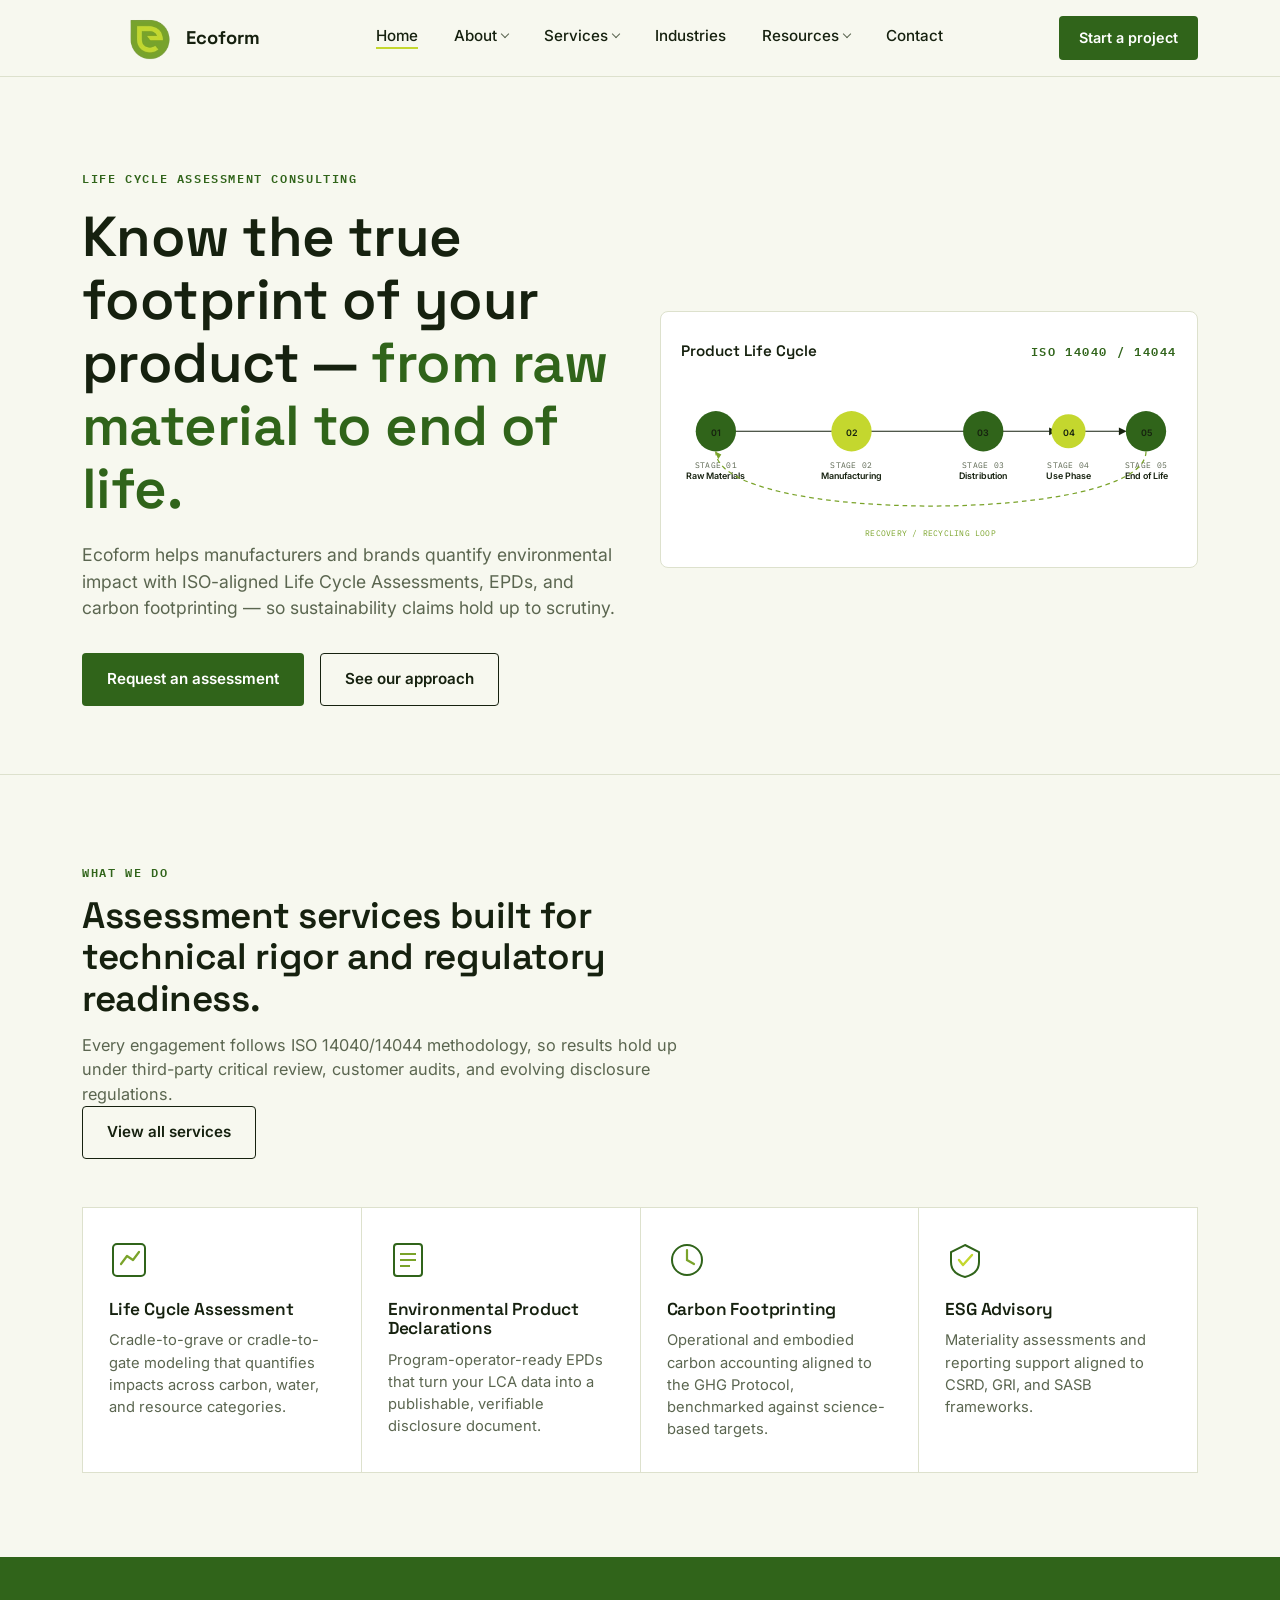
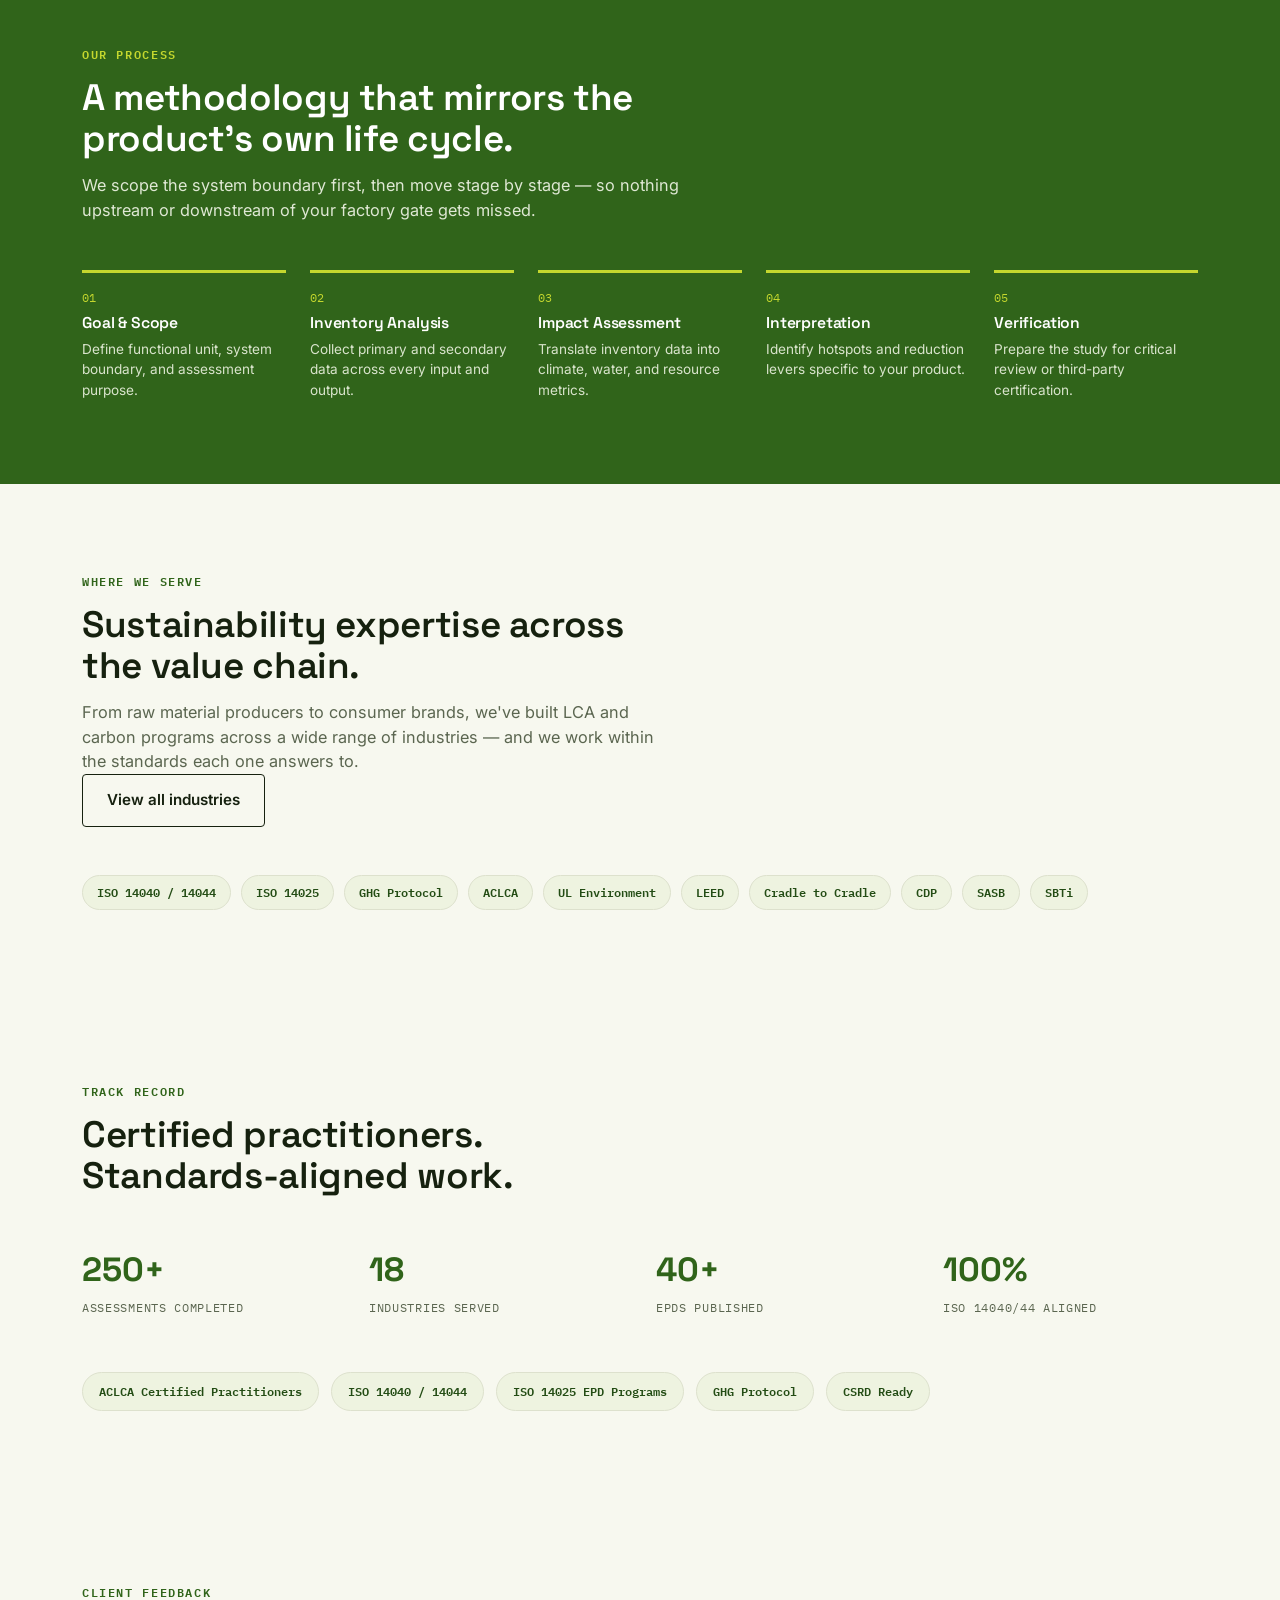
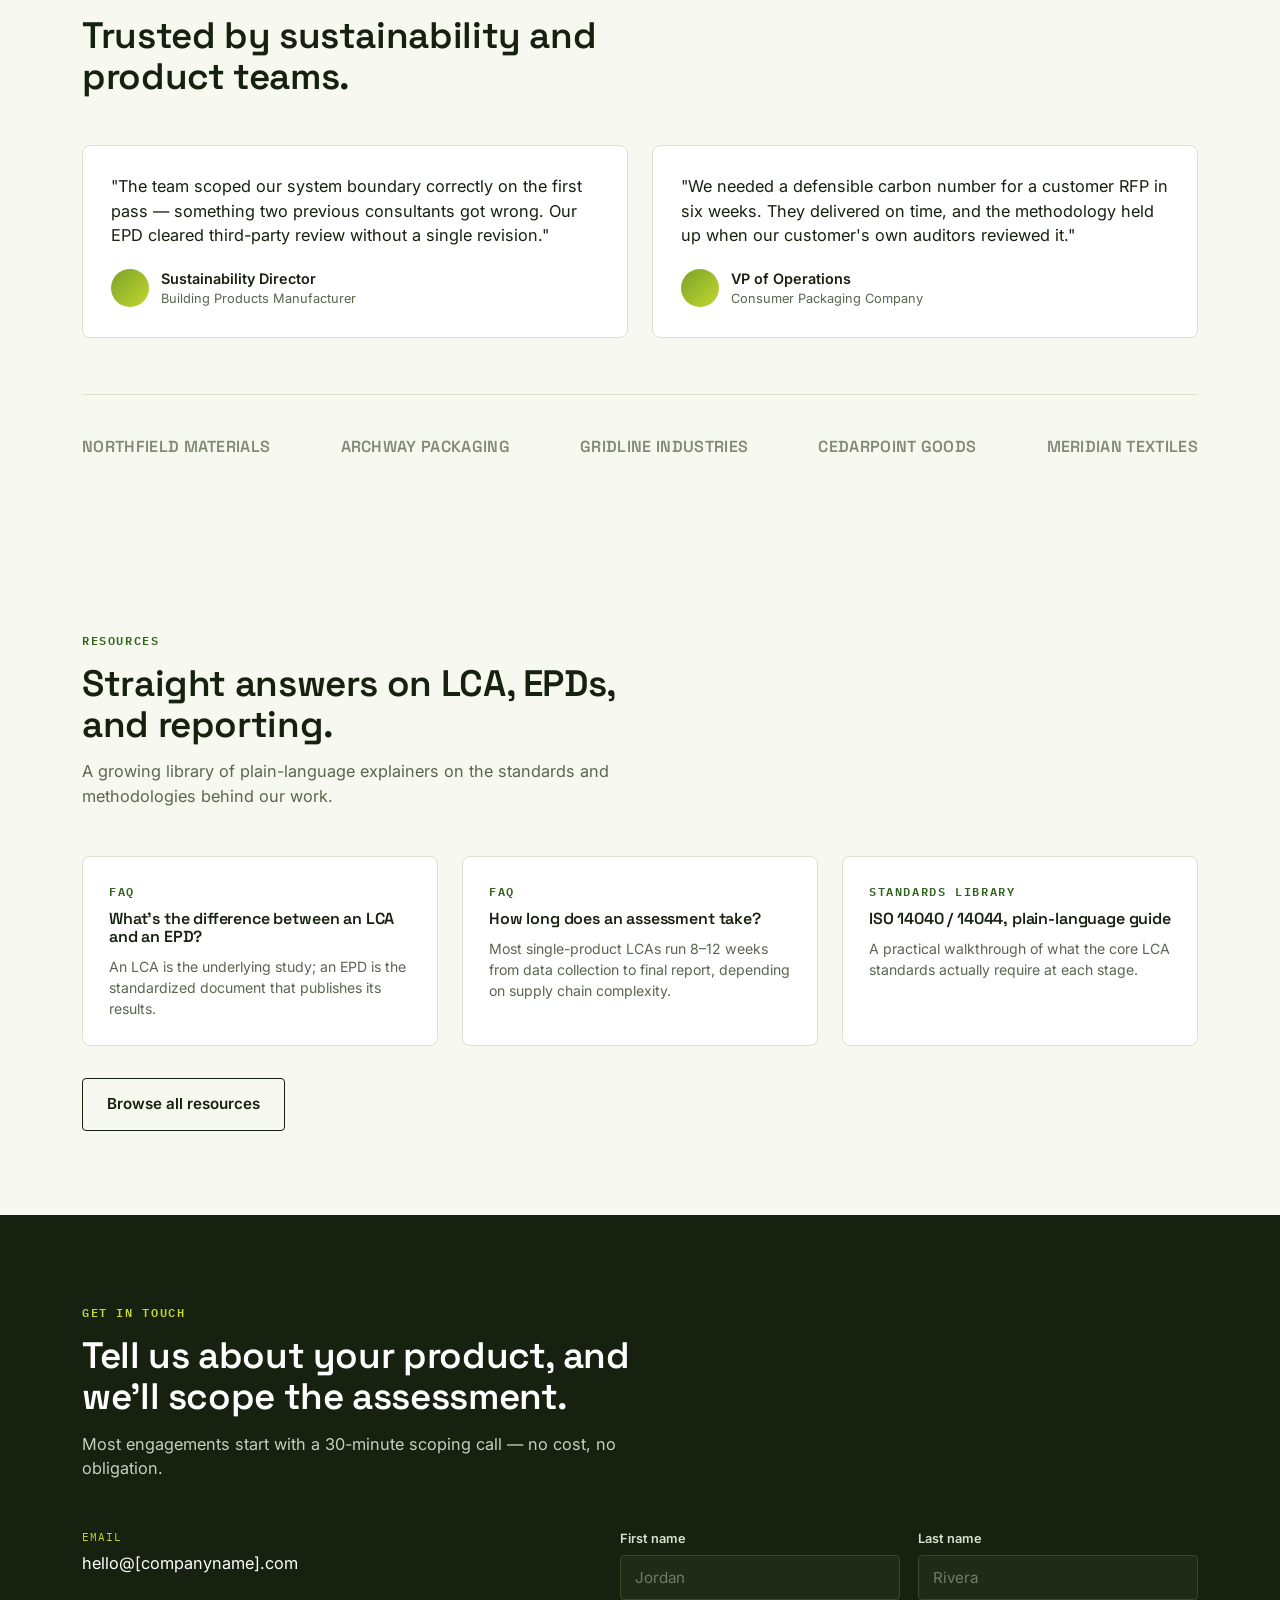
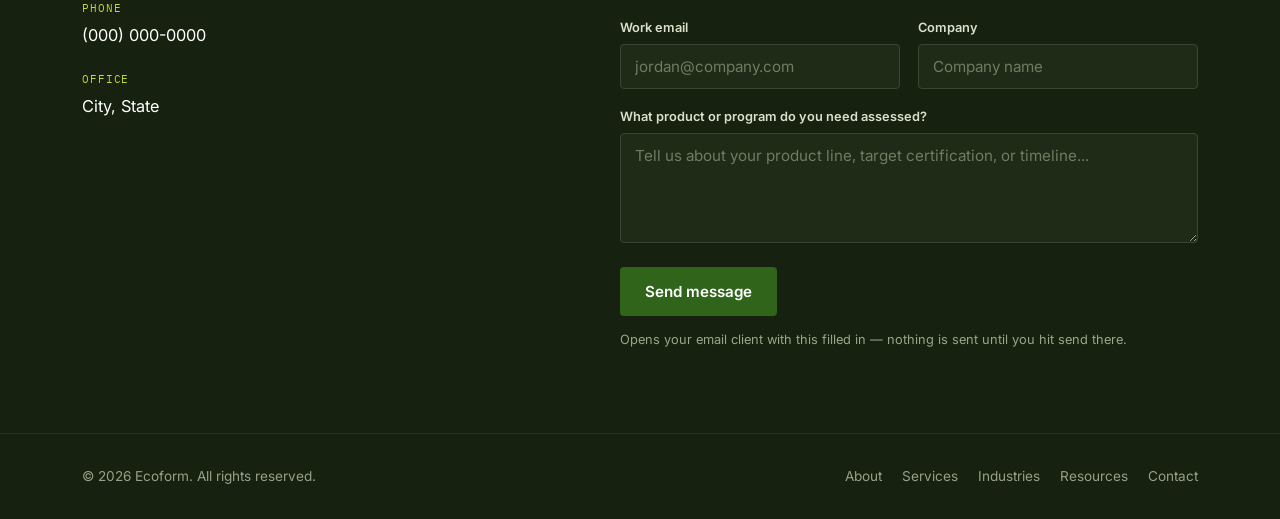
==== index.html @ 264d1aa8 "first-attempt" ====
<!DOCTYPE html>
<!-- Search-replace "[Company Name]" throughout to set your real company name. Logo mark is a placeholder emblem — swap the <div class="logo-mark"> SVG for your real logo when ready. -->
<html lang="en">
<head>
<meta charset="UTF-8">
<meta name="viewport" content="width=device-width, initial-scale=1.0">
<title>Ecoform — Life Cycle Assessment Consulting</title>
<meta name="description" content="Ecoform helps manufacturers and brands quantify environmental impact through rigorous, ISO-aligned Life Cycle Assessments, EPDs, and carbon footprinting.">
<link rel="preconnect" href="https://fonts.googleapis.com">
<link rel="preconnect" href="https://fonts.gstatic.com" crossorigin>
<link href="https://fonts.googleapis.com/css2?family=Space+Grotesk:wght@500;600;700&family=Inter:wght@400;500;600;700&family=IBM+Plex+Mono:wght@500;600&display=swap" rel="stylesheet">
<link rel="stylesheet" href="styles.css">
</head>
<body>

<header>
  <div class="wrap nav">
    <a href="index.html" class="brand">
      <svg class="logo-mark" viewBox="0 0 34 34" fill="none" xmlns="http://www.w3.org/2000/svg" aria-hidden="true">
        <img src="assets/logo.png" width=50>
      </svg>
      Ecoform
    </a>
    <nav>
      <ul class="nav-links">
        <li><a href="index.html" class="active">Home</a></li>
        <li class="has-dropdown">
          <a href="about.html">About</a>
          <ul class="dropdown">
            <li><a href="about.html#why-we-exist">Why We Exist</a></li>
            <li><a href="about.html#how-we-serve">How We Serve</a></li>
            <li><a href="people.html">Meet the Team</a></li>
          </ul>
        </li>
        <li class="has-dropdown">
          <a href="services.html">Services</a>
          <ul class="dropdown">
            <li><a href="services.html#lca">Life Cycle Assessment</a></li>
            <li><a href="services.html#epd">Environmental Product Declarations</a></li>
            <li><a href="services.html#carbon">Carbon Footprinting</a></li>
            <li><a href="services.html#esg">ESG Advisory</a></li>
            <li><a href="verification.html">Verification &amp; Critical Review</a></li>
          </ul>
        </li>
        <li><a href="industries.html">Industries</a></li>
        <li class="has-dropdown">
          <a href="resources.html">Resources</a>
          <ul class="dropdown">
            <li><a href="resources.html#faq">FAQ</a></li>
            <li><a href="resources.html#standards">Standards Library</a></li>
          </ul>
        </li>
        <li><a href="index.html#contact">Contact</a></li>
      </ul>
    </nav>
    <a href="#contact" class="nav-cta">Start a project</a>
    <button class="nav-toggle" aria-label="Toggle menu" onclick="document.querySelector('.nav-links').classList.toggle('mobile-open')">
      <span></span><span></span><span></span>
    </button>
  </div>
</header>

<main id="top">

  <!-- HERO -->
  <section class="hero">
    <div class="wrap hero-grid">
      <div>
        <span class="eyebrow">Life Cycle Assessment Consulting</span>
        <h1>Know the true footprint of your product — <em>from raw material to end of life.</em></h1>
        <p class="lead">Ecoform helps manufacturers and brands quantify environmental impact with ISO-aligned Life Cycle Assessments, EPDs, and carbon footprinting — so sustainability claims hold up to scrutiny.</p>
        <div class="hero-actions">
          <a href="#contact" class="btn btn-primary">Request an assessment</a>
          <a href="#approach" class="btn btn-ghost">See our approach</a>
        </div>
      </div>

      <div class="diagram-panel">
        <div class="diagram-label">
          <span class="title">Product Life Cycle</span>
          <span class="eyebrow">ISO 14040 / 14044</span>
        </div>
        <svg viewBox="0 0 640 220" xmlns="http://www.w3.org/2000/svg" role="img" aria-label="Diagram showing the five stages of a product life cycle: raw materials, manufacturing, distribution, use phase, and end of life, with a recovery loop back to raw materials.">
          <!-- connecting lines -->
          <line class="flow-line" x1="70" y1="70" x2="200" y2="70"/>
          <line class="flow-line" x1="240" y1="70" x2="370" y2="70"/>
          <line class="flow-line" x1="410" y1="70" x2="480" y2="70"/>
          <line class="flow-line" x1="520" y1="70" x2="570" y2="70"/>

          <!-- arrowheads -->
          <path d="M195 65 L205 70 L195 75 Z" fill="var(--ink)"/>
          <path d="M365 65 L375 70 L365 75 Z" fill="var(--ink)"/>
          <path d="M475 65 L485 70 L475 75 Z" fill="var(--ink)"/>
          <path d="M565 65 L575 70 L565 75 Z" fill="var(--ink)"/>

          <!-- nodes -->
          <circle cx="45" cy="70" r="26" fill="#30641a"/>
          <circle cx="220" cy="70" r="26" fill="#c4d72e"/>
          <circle cx="390" cy="70" r="26" fill="#30641a"/>
          <circle cx="500" cy="70" r="22" fill="#c4d72e"/>
          <circle cx="600" cy="70" r="26" fill="#30641a"/>

          <text x="45" y="76" text-anchor="middle" class="flow-node-name" fill="#fff">01</text>
          <text x="220" y="76" text-anchor="middle" class="flow-node-name">02</text>
          <text x="390" y="76" text-anchor="middle" class="flow-node-name" fill="#fff">03</text>
          <text x="500" y="76" text-anchor="middle" class="flow-node-name">04</text>
          <text x="600" y="76" text-anchor="middle" class="flow-node-name" fill="#fff">05</text>

          <text x="45" y="118" text-anchor="middle" class="flow-node-label">Stage 01</text>
          <text x="45" y="132" text-anchor="middle" class="flow-node-name">Raw Materials</text>

          <text x="220" y="118" text-anchor="middle" class="flow-node-label">Stage 02</text>
          <text x="220" y="132" text-anchor="middle" class="flow-node-name">Manufacturing</text>

          <text x="390" y="118" text-anchor="middle" class="flow-node-label">Stage 03</text>
          <text x="390" y="132" text-anchor="middle" class="flow-node-name">Distribution</text>

          <text x="500" y="118" text-anchor="middle" class="flow-node-label">Stage 04</text>
          <text x="500" y="132" text-anchor="middle" class="flow-node-name">Use Phase</text>

          <text x="600" y="118" text-anchor="middle" class="flow-node-label">Stage 05</text>
          <text x="600" y="132" text-anchor="middle" class="flow-node-name">End of Life</text>

          <!-- recovery loop -->
          <path class="flow-loop" d="M600 96 C 600 190, 45 190, 45 96"/>
          <path d="M52 100 L44 96 L48 106 Z" fill="var(--mid)"/>
          <text x="322" y="205" text-anchor="middle" class="flow-loop-label">RECOVERY / RECYCLING LOOP</text>
        </svg>
      </div>
    </div>
  </section>

  <hr class="divider">

  <!-- SERVICES -->
  <section id="services">
    <div class="wrap">
      <div class="section-head">
        <span class="eyebrow">What we do</span>
        <h2>Assessment services built for technical rigor and regulatory readiness.</h2>
        <p>Every engagement follows ISO 14040/14044 methodology, so results hold up under third-party critical review, customer audits, and evolving disclosure regulations.</p>
        <a href="services.html" class="btn btn-ghost">View all services</a>
      </div>
    </div>

    <div class="wrap">
      <div class="services-grid">
        <div class="service-card">
          <svg class="service-icon" viewBox="0 0 40 40" fill="none"><rect x="4" y="4" width="32" height="32" rx="4" stroke="#30641a" stroke-width="2"/><path d="M12 24 L18 16 L24 20 L30 12" stroke="#7aa32a" stroke-width="2.2" stroke-linecap="round" stroke-linejoin="round"/></svg>
          <h3>Life Cycle Assessment</h3>
          <p>Cradle-to-grave or cradle-to-gate modeling that quantifies impacts across carbon, water, and resource categories.</p>
        </div>
        <div class="service-card">
          <svg class="service-icon" viewBox="0 0 40 40" fill="none"><rect x="6" y="4" width="28" height="32" rx="3" stroke="#30641a" stroke-width="2"/><line x1="12" y1="14" x2="28" y2="14" stroke="#7aa32a" stroke-width="2"/><line x1="12" y1="20" x2="28" y2="20" stroke="#7aa32a" stroke-width="2"/><line x1="12" y1="26" x2="22" y2="26" stroke="#7aa32a" stroke-width="2"/></svg>
          <h3>Environmental Product Declarations</h3>
          <p>Program-operator-ready EPDs that turn your LCA data into a publishable, verifiable disclosure document.</p>
        </div>
        <div class="service-card">
          <svg class="service-icon" viewBox="0 0 40 40" fill="none"><circle cx="20" cy="20" r="15" stroke="#30641a" stroke-width="2"/><path d="M20 10 v10 l7 4" stroke="#7aa32a" stroke-width="2.2" stroke-linecap="round"/></svg>
          <h3>Carbon Footprinting</h3>
          <p>Operational and embodied carbon accounting aligned to the GHG Protocol, benchmarked against science-based targets.</p>
        </div>
        <div class="service-card">
          <svg class="service-icon" viewBox="0 0 40 40" fill="none"><path d="M20 5 L34 12 V22 C34 30 28 35 20 37 C12 35 6 30 6 22 V12 Z" stroke="#30641a" stroke-width="2"/><path d="M14 20 L18 25 L27 15" stroke="#c4d72e" stroke-width="2.4" stroke-linecap="round" stroke-linejoin="round"/></svg>
          <h3>ESG Advisory</h3>
          <p>Materiality assessments and reporting support aligned to CSRD, GRI, and SASB frameworks.</p>
        </div>
      </div>
    </div>
  </section>

  <!-- APPROACH -->
  <section id="approach" class="approach">
    <div class="wrap">
      <div class="section-head">
        <span class="eyebrow">Our process</span>
        <h2>A methodology that mirrors the product's own life cycle.</h2>
        <p>We scope the system boundary first, then move stage by stage — so nothing upstream or downstream of your factory gate gets missed.</p>
      </div>
      <div class="stage-strip">
        <div class="stage">
          <span class="stage-num">01</span>
          <h4>Goal &amp; Scope</h4>
          <p>Define functional unit, system boundary, and assessment purpose.</p>
        </div>
        <div class="stage">
          <span class="stage-num">02</span>
          <h4>Inventory Analysis</h4>
          <p>Collect primary and secondary data across every input and output.</p>
        </div>
        <div class="stage">
          <span class="stage-num">03</span>
          <h4>Impact Assessment</h4>
          <p>Translate inventory data into climate, water, and resource metrics.</p>
        </div>
        <div class="stage">
          <span class="stage-num">04</span>
          <h4>Interpretation</h4>
          <p>Identify hotspots and reduction levers specific to your product.</p>
        </div>
        <div class="stage">
          <span class="stage-num">05</span>
          <h4>Verification</h4>
          <p>Prepare the study for critical review or third-party certification.</p>
        </div>
      </div>
    </div>
  </section>

  <!-- INDUSTRIES -->
  <section id="industries">
    <div class="wrap">
      <div class="section-head">
        <span class="eyebrow">Where we serve</span>
        <h2>Sustainability expertise across the value chain.</h2>
        <p>From raw material producers to consumer brands, we've built LCA and carbon programs across a wide range of industries — and we work within the standards each one answers to.</p>
        <a href="industries.html" class="btn btn-ghost">View all industries</a>
      </div>
      <div class="standards-wall">
        <span class="badge">ISO 14040 / 14044</span>
        <span class="badge">ISO 14025</span>
        <span class="badge">GHG Protocol</span>
        <span class="badge">ACLCA</span>
        <span class="badge">UL Environment</span>
        <span class="badge">LEED</span>
        <span class="badge">Cradle to Cradle</span>
        <span class="badge">CDP</span>
        <span class="badge">SASB</span>
        <span class="badge">SBTi</span>
      </div>
    </div>
  </section>

  <!-- CREDENTIALS -->
  <section id="credentials">
    <div class="wrap">
      <div class="section-head">
        <span class="eyebrow">Track record</span>
        <h2>Certified practitioners. Standards-aligned work.</h2>
      </div>

      <div class="stats-grid">
        <div class="stat"><div class="num">250+</div><div class="label">Assessments completed</div></div>
        <div class="stat"><div class="num">18</div><div class="label">Industries served</div></div>
        <div class="stat"><div class="num">40+</div><div class="label">EPDs published</div></div>
        <div class="stat"><div class="num">100%</div><div class="label">ISO 14040/44 aligned</div></div>
      </div>

      <div class="badge-row">
        <span class="badge">ACLCA Certified Practitioners</span>
        <span class="badge">ISO 14040 / 14044</span>
        <span class="badge">ISO 14025 EPD Programs</span>
        <span class="badge">GHG Protocol</span>
        <span class="badge">CSRD Ready</span>
      </div>
    </div>
  </section>

  <!-- TESTIMONIALS -->
  <section id="testimonials">
    <div class="wrap">
      <div class="section-head">
        <span class="eyebrow">Client feedback</span>
        <h2>Trusted by sustainability and product teams.</h2>
      </div>

      <div class="testimonial-grid">
        <div class="testimonial">
          <p class="quote">"The team scoped our system boundary correctly on the first pass — something two previous consultants got wrong. Our EPD cleared third-party review without a single revision."</p>
          <div class="who">
            <div class="avatar"></div>
            <div><div class="name">Sustainability Director</div><div class="role">Building Products Manufacturer</div></div>
          </div>
        </div>
        <div class="testimonial">
          <p class="quote">"We needed a defensible carbon number for a customer RFP in six weeks. They delivered on time, and the methodology held up when our customer's own auditors reviewed it."</p>
          <div class="who">
            <div class="avatar"></div>
            <div><div class="name">VP of Operations</div><div class="role">Consumer Packaging Company</div></div>
          </div>
        </div>
      </div>

      <div class="logo-strip">
        <span class="client-logo">NORTHFIELD MATERIALS</span>
        <span class="client-logo">ARCHWAY PACKAGING</span>
        <span class="client-logo">GRIDLINE INDUSTRIES</span>
        <span class="client-logo">CEDARPOINT GOODS</span>
        <span class="client-logo">MERIDIAN TEXTILES</span>
      </div>
    </div>
  </section>

  <!-- RESOURCES / INSIGHTS TEASER -->
  <section id="insights">
    <div class="wrap">
      <div class="section-head">
        <span class="eyebrow">Resources</span>
        <h2>Straight answers on LCA, EPDs, and reporting.</h2>
        <p>A growing library of plain-language explainers on the standards and methodologies behind our work.</p>
      </div>
      <div class="insights-grid">
        <div class="insight-card">
          <span class="eyebrow">FAQ</span>
          <h3>What's the difference between an LCA and an EPD?</h3>
          <p>An LCA is the underlying study; an EPD is the standardized document that publishes its results.</p>
        </div>
        <div class="insight-card">
          <span class="eyebrow">FAQ</span>
          <h3>How long does an assessment take?</h3>
          <p>Most single-product LCAs run 8–12 weeks from data collection to final report, depending on supply chain complexity.</p>
        </div>
        <div class="insight-card">
          <span class="eyebrow">Standards Library</span>
          <h3>ISO 14040 / 14044, plain-language guide</h3>
          <p>A practical walkthrough of what the core LCA standards actually require at each stage.</p>
        </div>
      </div>
      <div style="margin-top: 32px;">
        <a href="resources.html" class="btn btn-ghost">Browse all resources</a>
      </div>
    </div>
  </section>

  <!-- CONTACT -->
  <section id="contact" class="contact">
    <div class="wrap">
      <div class="section-head">
        <span class="eyebrow">Get in touch</span>
        <h2>Tell us about your product, and we'll scope the assessment.</h2>
        <p>Most engagements start with a 30-minute scoping call — no cost, no obligation.</p>
      </div>

      <div class="contact-grid">
        <div class="contact-points">
          <div class="contact-point">
            <div class="label">Email</div>
            <div class="value">hello@[companyname].com</div>
          </div>
          <div class="contact-point">
            <div class="label">Phone</div>
            <div class="value">(000) 000-0000</div>
          </div>
          <div class="contact-point">
            <div class="label">Office</div>
            <div class="value">City, State</div>
          </div>
        </div>

        <form id="contact-form">
          <div class="form-row">
            <div>
              <label for="fname">First name</label>
              <input id="fname" name="fname" type="text" placeholder="Jordan" required>
            </div>
            <div>
              <label for="lname">Last name</label>
              <input id="lname" name="lname" type="text" placeholder="Rivera" required>
            </div>
          </div>
          <div class="form-row">
            <div>
              <label for="email">Work email</label>
              <input id="email" name="email" type="email" placeholder="jordan@company.com" required>
            </div>
            <div>
              <label for="company">Company</label>
              <input id="company" name="company" type="text" placeholder="Company name" required>
            </div>
          </div>
          <div>
            <label for="message">What product or program do you need assessed?</label>
            <textarea id="message" name="message" placeholder="Tell us about your product line, target certification, or timeline..."></textarea>
          </div>
          <button type="submit" class="btn btn-primary" style="justify-self: start;">Send message</button>
          <p class="form-note">Opens your email client with this filled in — nothing is sent until you hit send there.</p>
        </form>
        <script>
          document.getElementById('contact-form').addEventListener('submit', function (event) {
            event.preventDefault();
            var f = event.target;
            var subject = 'New inquiry from ' + f.fname.value + ' ' + f.lname.value + ' (' + f.company.value + ')';
            var body = 'Name: ' + f.fname.value + ' ' + f.lname.value +
                       '\nEmail: ' + f.email.value +
                       '\nCompany: ' + f.company.value +
                       '\n\nMessage:\n' + f.message.value;
            var mailto = 'mailto:hello@[companyname].com' +
                         '?subject=' + encodeURIComponent(subject) +
                         '&body=' + encodeURIComponent(body);
            window.location.href = mailto;
          });
        </script>
      </div>
    </div>
  </section>

</main>

<footer>
  <div class="wrap footer-row">
    <span>© 2026 Ecoform. All rights reserved.</span>
    <div class="footer-links">
      <a href="about.html">About</a>
      <a href="services.html">Services</a>
      <a href="industries.html">Industries</a>
      <a href="resources.html">Resources</a>
      <a href="index.html#contact">Contact</a>
    </div>
  </div>
</footer>

</body>
</html>
---- styles.css ----
:root {
  --ink: #16210f;
  --bg: #f7f8ef;
  --surface: #ffffff;
  --primary: #30641a;
  --primary-deep: #234c14;
  --accent: #c4d72e;
  --mid: #7aa32a;
  --line: #dde1cd;
  --muted: #5b6650;
  --radius: 4px;
  --max: 1180px;
}

* { margin: 0; padding: 0; box-sizing: border-box; }

html { scroll-behavior: smooth; }

body {
  background: var(--bg);
  color: var(--ink);
  font-family: 'Inter', sans-serif;
  line-height: 1.5;
  -webkit-font-smoothing: antialiased;
}

img, svg { display: block; max-width: 100%; }

a { color: inherit; }

h1, h2, h3, h4 {
  font-family: 'Space Grotesk', sans-serif;
  font-weight: 600;
  line-height: 1.12;
  letter-spacing: -0.01em;
}

.eyebrow {
  font-family: 'IBM Plex Mono', monospace;
  font-size: 0.72rem;
  font-weight: 600;
  letter-spacing: 0.14em;
  text-transform: uppercase;
  color: var(--primary);
}

.wrap {
  max-width: var(--max);
  margin: 0 auto;
  padding: 0 32px;
}

a:focus-visible, button:focus-visible, input:focus-visible, textarea:focus-visible {
  outline: 2px solid var(--primary);
  outline-offset: 3px;
}

/* ---------- HEADER ---------- */
header {
  position: sticky;
  top: 0;
  z-index: 50;
  background: rgba(247, 248, 239, 0.92);
  backdrop-filter: blur(8px);
  border-bottom: 1px solid var(--line);
}

.nav {
  display: flex;
  align-items: center;
  justify-content: space-between;
  height: 76px;
}

.brand {
  display: flex;
  align-items: center;
  gap: 10px;
  font-family: 'Space Grotesk', sans-serif;
  font-weight: 700;
  font-size: 1.15rem;
  text-decoration: none;
}

.logo-mark {
  width: 34px;
  height: 34px;
  flex-shrink: 0;
}

.nav-links {
  display: flex;
  gap: 36px;
  list-style: none;
  font-size: 0.95rem;
  font-weight: 500;
}

.nav-links a {
  text-decoration: none;
  color: var(--ink);
  position: relative;
  padding-bottom: 4px;
}

.nav-links a::after {
  content: "";
  position: absolute;
  left: 0; bottom: 0;
  width: 0; height: 2px;
  background: var(--accent);
  transition: width 0.2s ease;
}

.nav-links a:hover::after,
.nav-links a.active::after { width: 100%; }

.has-dropdown { position: relative; }
.has-dropdown > a {
  display: inline-flex;
  align-items: center;
  gap: 5px;
}
.has-dropdown > a::before {
  content: "";
  border: solid var(--muted);
  border-width: 0 1.5px 1.5px 0;
  padding: 2.5px;
  transform: rotate(45deg);
  margin-top: -3px;
  order: 2;
}
.dropdown {
  display: none;
  position: absolute;
  top: 100%;
  left: -14px;
  background: var(--surface);
  border: 1px solid var(--line);
  border-radius: 8px;
  padding: 8px;
  min-width: 230px;
  box-shadow: 0 12px 28px rgba(22, 33, 15, 0.1);
  list-style: none;
  z-index: 60;
}
.has-dropdown:hover .dropdown,
.has-dropdown:focus-within .dropdown { display: block; }
.dropdown li { list-style: none; }
.dropdown a {
  display: block;
  padding: 9px 12px;
  font-size: 0.88rem;
  font-weight: 500;
  border-radius: 5px;
  text-decoration: none;
  color: var(--ink);
}
.dropdown a::after { display: none; }
.dropdown a:hover { background: #eef3e0; color: var(--primary); }

.nav-cta {
  display: inline-flex;
  align-items: center;
  background: var(--primary);
  color: #fff;
  text-decoration: none;
  font-weight: 600;
  font-size: 0.9rem;
  padding: 11px 20px;
  border-radius: var(--radius);
  transition: background 0.2s ease;
}
.nav-cta:hover { background: var(--primary-deep); }

.nav-toggle {
  display: none;
  background: none;
  border: none;
  cursor: pointer;
  padding: 8px;
}
.nav-toggle span {
  display: block;
  width: 22px;
  height: 2px;
  background: var(--ink);
  margin: 5px 0;
}

/* ---------- HERO ---------- */
.hero {
  padding: 88px 0 60px;
}

.hero-grid {
  display: grid;
  grid-template-columns: 1fr;
  gap: 40px;
}

.hero h1 {
  font-size: clamp(2.3rem, 4.4vw, 3.6rem);
  margin: 16px 0 22px;
  max-width: 16ch;
}

.hero h1 em {
  font-style: normal;
  color: var(--primary);
}

.hero p.lead {
  font-size: 1.1rem;
  color: var(--muted);
  max-width: 54ch;
  margin-bottom: 32px;
}

.hero-actions {
  display: flex;
  gap: 16px;
  flex-wrap: wrap;
  margin-bottom: 8px;
}

/* simple sub-page hero (no diagram panel) */
.page-hero {
  padding: 64px 0 20px;
  max-width: 68ch;
}
.page-hero h1 { font-size: clamp(2.1rem, 3.6vw, 3rem); margin: 14px 0 18px; max-width: 18ch; }
.page-hero p.lead { font-size: 1.05rem; color: var(--muted); }

.btn {
  display: inline-flex;
  align-items: center;
  gap: 8px;
  font-weight: 600;
  font-size: 0.95rem;
  text-decoration: none;
  padding: 14px 24px;
  border-radius: var(--radius);
  border: 1px solid transparent;
  cursor: pointer;
  transition: transform 0.15s ease, background 0.2s ease, border-color 0.2s ease;
  font-family: 'Inter', sans-serif;
}
.btn:hover { transform: translateY(-1px); }

.btn-primary { background: var(--primary); color: #fff; }
.btn-primary:hover { background: var(--primary-deep); }

.btn-ghost { background: transparent; border-color: var(--ink); color: var(--ink); }
.btn-ghost:hover { border-color: var(--primary); color: var(--primary); }

/* ---------- LIFECYCLE DIAGRAM ---------- */
.diagram-panel {
  background: var(--surface);
  border: 1px solid var(--line);
  border-radius: 8px;
  padding: 28px 20px 20px;
}

.diagram-panel .diagram-label {
  display: flex;
  justify-content: space-between;
  align-items: baseline;
  margin-bottom: 14px;
}

.diagram-panel .diagram-label span.title {
  font-family: 'Space Grotesk', sans-serif;
  font-weight: 600;
  font-size: 0.95rem;
}

.flow-node-label {
  font-family: 'IBM Plex Mono', monospace;
  font-size: 0.62rem;
  fill: var(--muted);
  text-transform: uppercase;
  letter-spacing: 0.04em;
}

.flow-node-name {
  font-family: 'Inter', sans-serif;
  font-weight: 600;
  font-size: 0.72rem;
  fill: var(--ink);
}

.flow-loop-label {
  font-family: 'IBM Plex Mono', monospace;
  font-size: 0.62rem;
  fill: var(--mid);
  letter-spacing: 0.03em;
}

.flow-line { stroke: var(--ink); stroke-width: 1.6; }
.flow-loop {
  stroke: var(--mid);
  stroke-width: 1.6;
  stroke-dasharray: 6 5;
  fill: none;
  animation: flowdash 1.6s linear infinite;
}
@keyframes flowdash { to { stroke-dashoffset: -22; } }

@media (prefers-reduced-motion: reduce) {
  .flow-loop { animation: none; }
}

/* ---------- SECTION SHELL ---------- */
section { padding: 84px 0; }
.section-head {
  max-width: 60ch;
  margin-bottom: 48px;
}
.section-head h2 {
  font-size: clamp(1.7rem, 3vw, 2.3rem);
  margin-top: 12px;
}
.section-head p { color: var(--muted); margin-top: 14px; font-size: 1.02rem; }

.divider { border: none; border-top: 1px solid var(--line); }

/* ---------- ICON CARD GRID (services / verification types) ---------- */
.services-grid {
  display: grid;
  grid-template-columns: repeat(4, 1fr);
  gap: 1px;
  background: var(--line);
  border: 1px solid var(--line);
}

.service-card {
  background: var(--surface);
  padding: 32px 26px;
  transition: background 0.2s ease;
}
.service-card:hover { background: #fbfcf5; }

.service-icon {
  width: 40px; height: 40px;
  margin-bottom: 20px;
}

.service-card h3 {
  font-size: 1.08rem;
  margin-bottom: 10px;
}

.service-card p {
  font-size: 0.92rem;
  color: var(--muted);
}

/* ---------- DARK STRIP (approach / process) ---------- */
.approach {
  background: var(--primary);
  color: #fff;
}
.approach .section-head p { color: #dfe8d4; }
.approach .eyebrow { color: var(--accent); }

.stage-strip {
  display: grid;
  grid-template-columns: repeat(5, 1fr);
  gap: 24px;
  margin-top: 20px;
}
.stage-strip.cols-4 { grid-template-columns: repeat(4, 1fr); }

.stage {
  border-top: 3px solid var(--accent);
  padding-top: 16px;
}

.stage .stage-num {
  font-family: 'IBM Plex Mono', monospace;
  font-size: 0.75rem;
  color: var(--accent);
  display: block;
  margin-bottom: 8px;
}

.stage h4 {
  font-size: 0.98rem;
  font-weight: 600;
  margin-bottom: 6px;
}

.stage p {
  font-size: 0.85rem;
  color: #d9e4cc;
}

/* ---------- CREDENTIALS / STATS ---------- */
.stats-grid {
  display: grid;
  grid-template-columns: repeat(4, 1fr);
  gap: 32px;
  margin-bottom: 56px;
}

.stat .num {
  font-family: 'Space Grotesk', sans-serif;
  font-size: 2.1rem;
  font-weight: 700;
  color: var(--primary);
}
.stat .label {
  font-family: 'IBM Plex Mono', monospace;
  font-size: 0.72rem;
  color: var(--muted);
  text-transform: uppercase;
  letter-spacing: 0.06em;
  margin-top: 4px;
}

.badge-row {
  display: flex;
  flex-wrap: wrap;
  gap: 12px;
}
.badge {
  font-family: 'IBM Plex Mono', monospace;
  font-size: 0.78rem;
  font-weight: 600;
  color: var(--primary-deep);
  background: #eef3e0;
  border: 1px solid var(--line);
  padding: 9px 16px;
  border-radius: 999px;
}

/* ---------- TESTIMONIALS ---------- */
.testimonial-grid {
  display: grid;
  grid-template-columns: repeat(2, 1fr);
  gap: 24px;
  margin-bottom: 56px;
}

.testimonial {
  background: var(--surface);
  border: 1px solid var(--line);
  border-radius: 8px;
  padding: 28px;
}

.testimonial p.quote {
  font-size: 1.02rem;
  margin-bottom: 20px;
}

.testimonial .who {
  display: flex;
  align-items: center;
  gap: 12px;
}

.avatar {
  width: 38px; height: 38px;
  border-radius: 50%;
  background: linear-gradient(135deg, var(--mid), var(--accent));
  flex-shrink: 0;
}

.who .name { font-weight: 600; font-size: 0.9rem; }
.who .role { font-size: 0.8rem; color: var(--muted); }

.logo-strip {
  display: flex;
  justify-content: space-between;
  align-items: center;
  flex-wrap: wrap;
  gap: 28px;
  padding-top: 40px;
  border-top: 1px solid var(--line);
}

.client-logo {
  font-family: 'Space Grotesk', sans-serif;
  font-weight: 600;
  font-size: 1rem;
  color: var(--muted);
  letter-spacing: 0.02em;
  opacity: 0.75;
}

/* ---------- TEAM ---------- */
.team-grid {
  display: grid;
  grid-template-columns: repeat(3, 1fr);
  gap: 24px;
}

.team-card {
  background: var(--surface);
  border: 1px solid var(--line);
  border-radius: 8px;
  padding: 28px;
}

.avatar-lg {
  width: 60px; height: 60px;
  border-radius: 50%;
  background: linear-gradient(135deg, var(--mid), var(--accent));
  display: flex;
  align-items: center;
  justify-content: center;
  font-family: 'Space Grotesk', sans-serif;
  font-weight: 700;
  font-size: 1.05rem;
  color: #fff;
  margin-bottom: 18px;
}

.team-card h3 { font-size: 1.05rem; margin-bottom: 3px; }

.team-card .role {
  font-family: 'IBM Plex Mono', monospace;
  font-size: 0.68rem;
  color: var(--primary);
  text-transform: uppercase;
  letter-spacing: 0.05em;
  margin-bottom: 14px;
  display: block;
}

.team-card p.bio {
  font-size: 0.88rem;
  color: var(--muted);
  margin-bottom: 16px;
}

.cred-tags { display: flex; flex-wrap: wrap; gap: 6px; }
.cred-tag {
  font-family: 'IBM Plex Mono', monospace;
  font-size: 0.63rem;
  font-weight: 600;
  background: #eef3e0;
  border: 1px solid var(--line);
  color: var(--primary-deep);
  padding: 4px 9px;
  border-radius: 4px;
}

.leadership-row {
  display: grid;
  grid-template-columns: repeat(2, 1fr);
  gap: 24px;
  margin-bottom: 48px;
}
.leadership-row .team-card { padding: 32px; }
.leadership-row .avatar-lg { width: 72px; height: 72px; font-size: 1.2rem; }

/* ---------- VERIFICATION CHECKLIST ---------- */
.check-list { display: grid; gap: 16px; margin-top: 24px; }
.check-item {
  display: flex;
  gap: 14px;
  align-items: flex-start;
  background: var(--surface);
  border: 1px solid var(--line);
  border-radius: 8px;
  padding: 18px 20px;
}
.check-icon {
  width: 22px; height: 22px;
  flex-shrink: 0;
  margin-top: 2px;
}
.check-item h4 { font-size: 0.95rem; margin-bottom: 4px; }
.check-item p { font-size: 0.86rem; color: var(--muted); }

/* ---------- CONTACT ---------- */
.contact {
  background: var(--ink);
  color: #fff;
}
.contact .eyebrow { color: var(--accent); }
.contact .section-head p { color: #c7cfba; }

.contact-grid {
  display: grid;
  grid-template-columns: 1fr 1.2fr;
  gap: 56px;
}

.contact-points { display: flex; flex-direction: column; gap: 24px; }
.contact-point .label {
  font-family: 'IBM Plex Mono', monospace;
  font-size: 0.7rem;
  text-transform: uppercase;
  letter-spacing: 0.08em;
  color: var(--accent);
  margin-bottom: 6px;
}
.contact-point .value { font-size: 1.02rem; }

form { display: grid; gap: 18px; }
.form-row { display: grid; grid-template-columns: 1fr 1fr; gap: 18px; }

label {
  display: block;
  font-size: 0.8rem;
  font-weight: 600;
  margin-bottom: 7px;
  color: #d9e0cc;
}

input, textarea {
  width: 100%;
  background: #1f2b17;
  border: 1px solid #384830;
  border-radius: var(--radius);
  padding: 12px 14px;
  color: #fff;
  font-family: 'Inter', sans-serif;
  font-size: 0.95rem;
}
input::placeholder, textarea::placeholder { color: #6f7c62; }

textarea { resize: vertical; min-height: 110px; }

.form-note {
  font-size: 0.8rem;
  color: #9aa68a;
  margin-top: -4px;
}

/* ---------- FOOTER ---------- */
footer {
  background: var(--ink);
  border-top: 1px solid #2a3521;
  padding: 32px 0;
}
.footer-row {
  display: flex;
  justify-content: space-between;
  align-items: center;
  flex-wrap: wrap;
  gap: 16px;
  color: #96a186;
  font-size: 0.85rem;
}
.footer-row a { text-decoration: none; color: #96a186; }
.footer-row a:hover { color: var(--accent); }
.footer-links { display: flex; gap: 20px; }

/* ---------- INDUSTRIES / STANDARDS WALL ---------- */
.industry-grid {
  display: grid;
  grid-template-columns: repeat(3, 1fr);
  gap: 1px;
  background: var(--line);
  border: 1px solid var(--line);
  margin-bottom: 56px;
}
.industry-card {
  background: var(--surface);
  padding: 28px 24px;
}
.industry-card h3 { font-size: 1rem; margin-bottom: 8px; }
.industry-card p { font-size: 0.88rem; color: var(--muted); }

.standards-wall {
  display: flex;
  flex-wrap: wrap;
  gap: 10px;
}
.standards-wall .badge { font-size: 0.74rem; padding: 8px 14px; }

/* ---------- FAQ ACCORDION ---------- */
.faq-list { display: grid; gap: 12px; }
.faq-item {
  background: var(--surface);
  border: 1px solid var(--line);
  border-radius: 8px;
  padding: 4px 22px;
}
.faq-item summary {
  cursor: pointer;
  list-style: none;
  padding: 18px 0;
  font-family: 'Space Grotesk', sans-serif;
  font-weight: 600;
  font-size: 1rem;
  display: flex;
  justify-content: space-between;
  align-items: center;
  gap: 16px;
}
.faq-item summary::-webkit-details-marker { display: none; }
.faq-item summary::after {
  content: "+";
  font-size: 1.4rem;
  font-weight: 400;
  color: var(--primary);
  flex-shrink: 0;
  transition: transform 0.2s ease;
}
.faq-item[open] summary::after { transform: rotate(45deg); }
.faq-item p { font-size: 0.92rem; color: var(--muted); padding-bottom: 20px; max-width: 68ch; }

/* ---------- RESOURCES / STANDARDS LIBRARY ---------- */
.standards-lib { display: grid; grid-template-columns: repeat(2, 1fr); gap: 20px; }
.standards-lib-item {
  background: var(--surface);
  border: 1px solid var(--line);
  border-radius: 8px;
  padding: 22px 24px;
}
.standards-lib-item .code {
  font-family: 'IBM Plex Mono', monospace;
  font-size: 0.72rem;
  color: var(--primary);
  display: block;
  margin-bottom: 6px;
}
.standards-lib-item h4 { font-size: 0.98rem; margin-bottom: 6px; }
.standards-lib-item p { font-size: 0.86rem; color: var(--muted); }

/* ---------- INSIGHTS / RESOURCES TEASER ---------- */
.insights-grid {
  display: grid;
  grid-template-columns: repeat(3, 1fr);
  gap: 24px;
}
.insight-card {
  background: var(--surface);
  border: 1px solid var(--line);
  border-radius: 8px;
  padding: 26px;
}
.insight-card .eyebrow { display: block; margin-bottom: 10px; }
.insight-card h3 { font-size: 1rem; margin-bottom: 10px; }
.insight-card p { font-size: 0.88rem; color: var(--muted); }

/* ---------- ABOUT: ENGAGEMENT MODELS ---------- */
.model-grid {
  display: grid;
  grid-template-columns: repeat(2, 1fr);
  gap: 24px;
}
.model-card {
  background: var(--surface);
  border: 1px solid var(--line);
  border-radius: 8px;
  padding: 30px;
}
.model-card .eyebrow { display: block; margin-bottom: 10px; }
.model-card h3 { font-size: 1.15rem; margin-bottom: 10px; }
.model-card p { font-size: 0.92rem; color: var(--muted); }

/* ---------- RESPONSIVE ---------- */
@media (min-width: 900px) {
  .hero-grid { grid-template-columns: 1fr 1fr; align-items: center; }
}

@media (max-width: 899px) {
  .nav-links { display: none; flex-direction: column; gap: 0; position: absolute; top: 76px; left: 0; right: 0; background: var(--bg); border-bottom: 1px solid var(--line); padding: 8px 32px 16px; }
  .nav-links.mobile-open { display: flex; }
  .nav-links a { display: block; padding: 12px 0; }
  .nav-cta { display: none; }
  .nav-toggle { display: block; }
  .services-grid { grid-template-columns: repeat(2, 1fr); }
  .stage-strip, .stage-strip.cols-4 { grid-template-columns: repeat(2, 1fr); row-gap: 28px; }
  .stats-grid { grid-template-columns: repeat(2, 1fr); row-gap: 28px; }
  .testimonial-grid { grid-template-columns: 1fr; }
  .contact-grid { grid-template-columns: 1fr; gap: 40px; }
  .form-row { grid-template-columns: 1fr; }
  .team-grid { grid-template-columns: repeat(2, 1fr); }
  .leadership-row { grid-template-columns: 1fr; }
  .industry-grid { grid-template-columns: repeat(2, 1fr); }
  .insights-grid { grid-template-columns: 1fr; }
  .model-grid { grid-template-columns: 1fr; }
  .standards-lib { grid-template-columns: 1fr; }

  .has-dropdown .dropdown {
    display: block;
    position: static;
    box-shadow: none;
    border: none;
    padding: 0 0 0 14px;
    min-width: 0;
    background: transparent;
  }
  .has-dropdown > a::before { display: none; }
}

@media (max-width: 560px) {
  .services-grid { grid-template-columns: 1fr; }
  .team-grid { grid-template-columns: 1fr; }
  .industry-grid { grid-template-columns: 1fr; }
  .wrap { padding: 0 20px; }
}
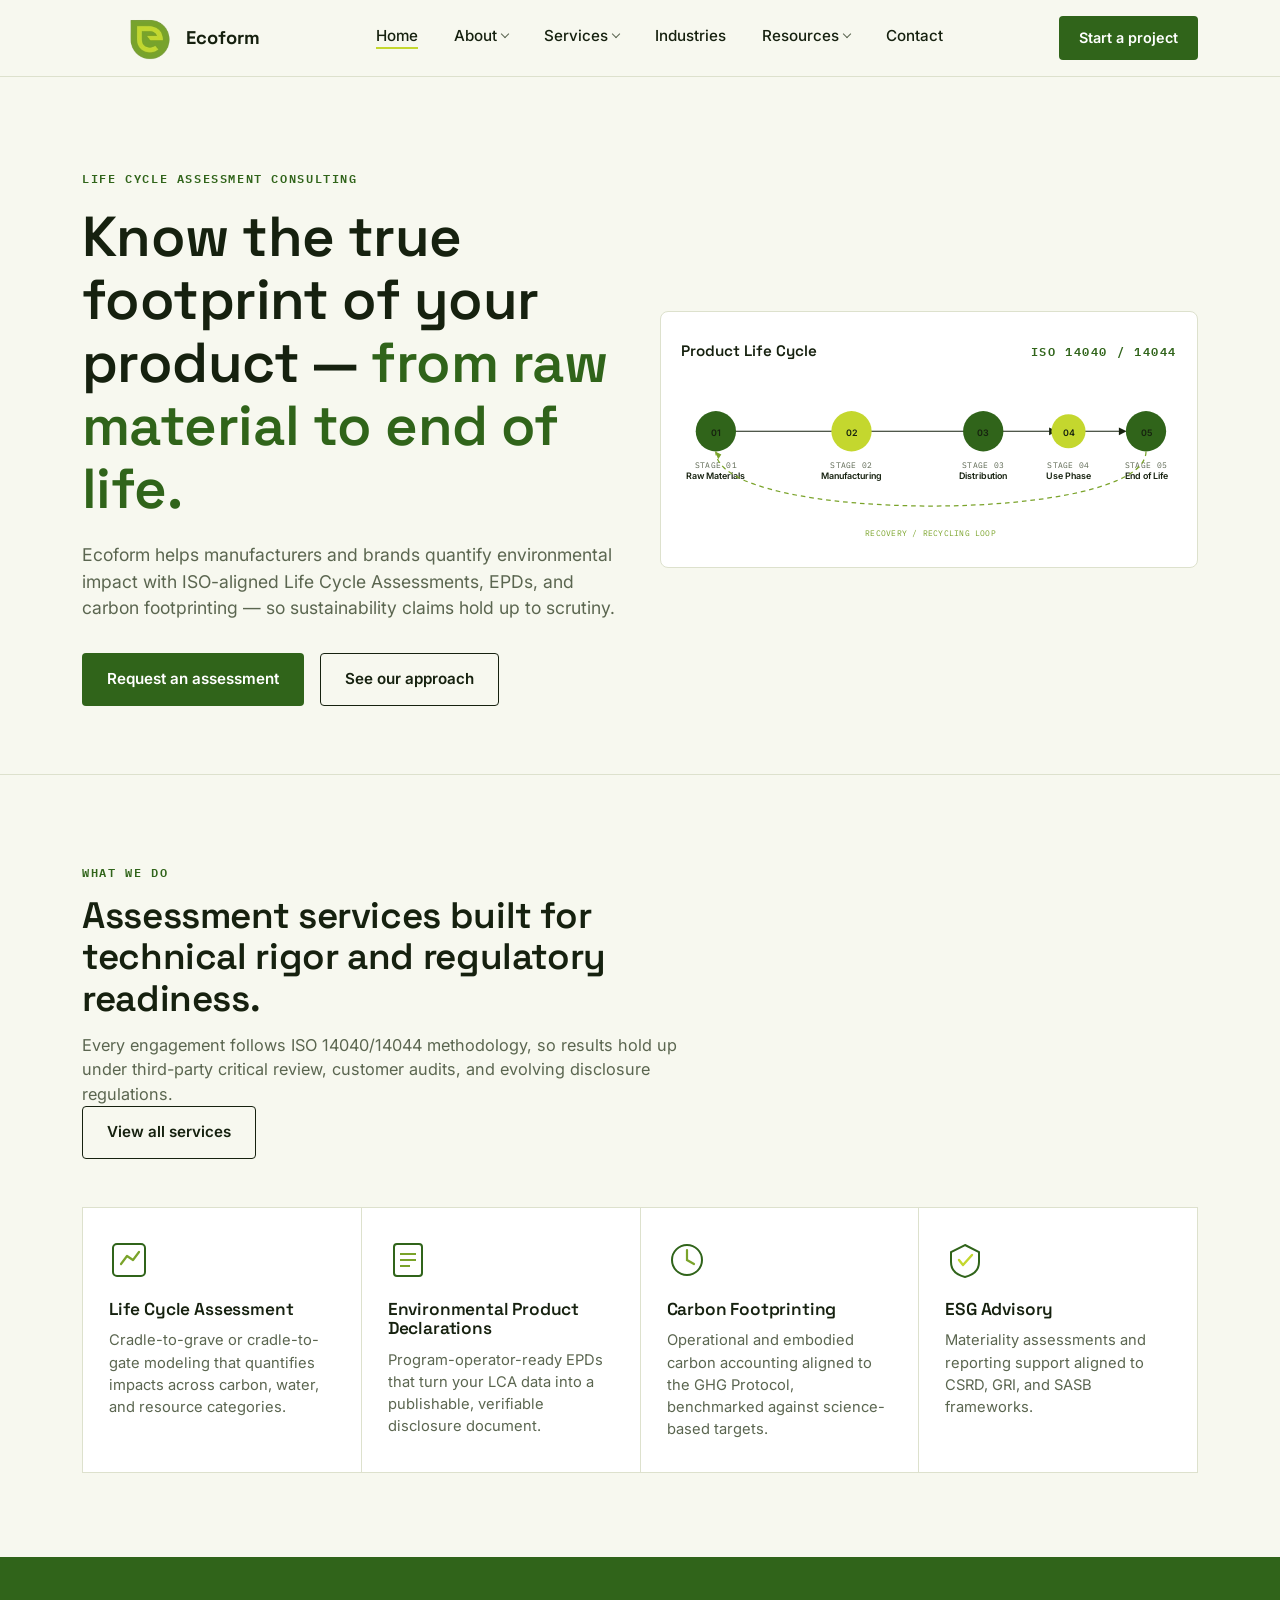
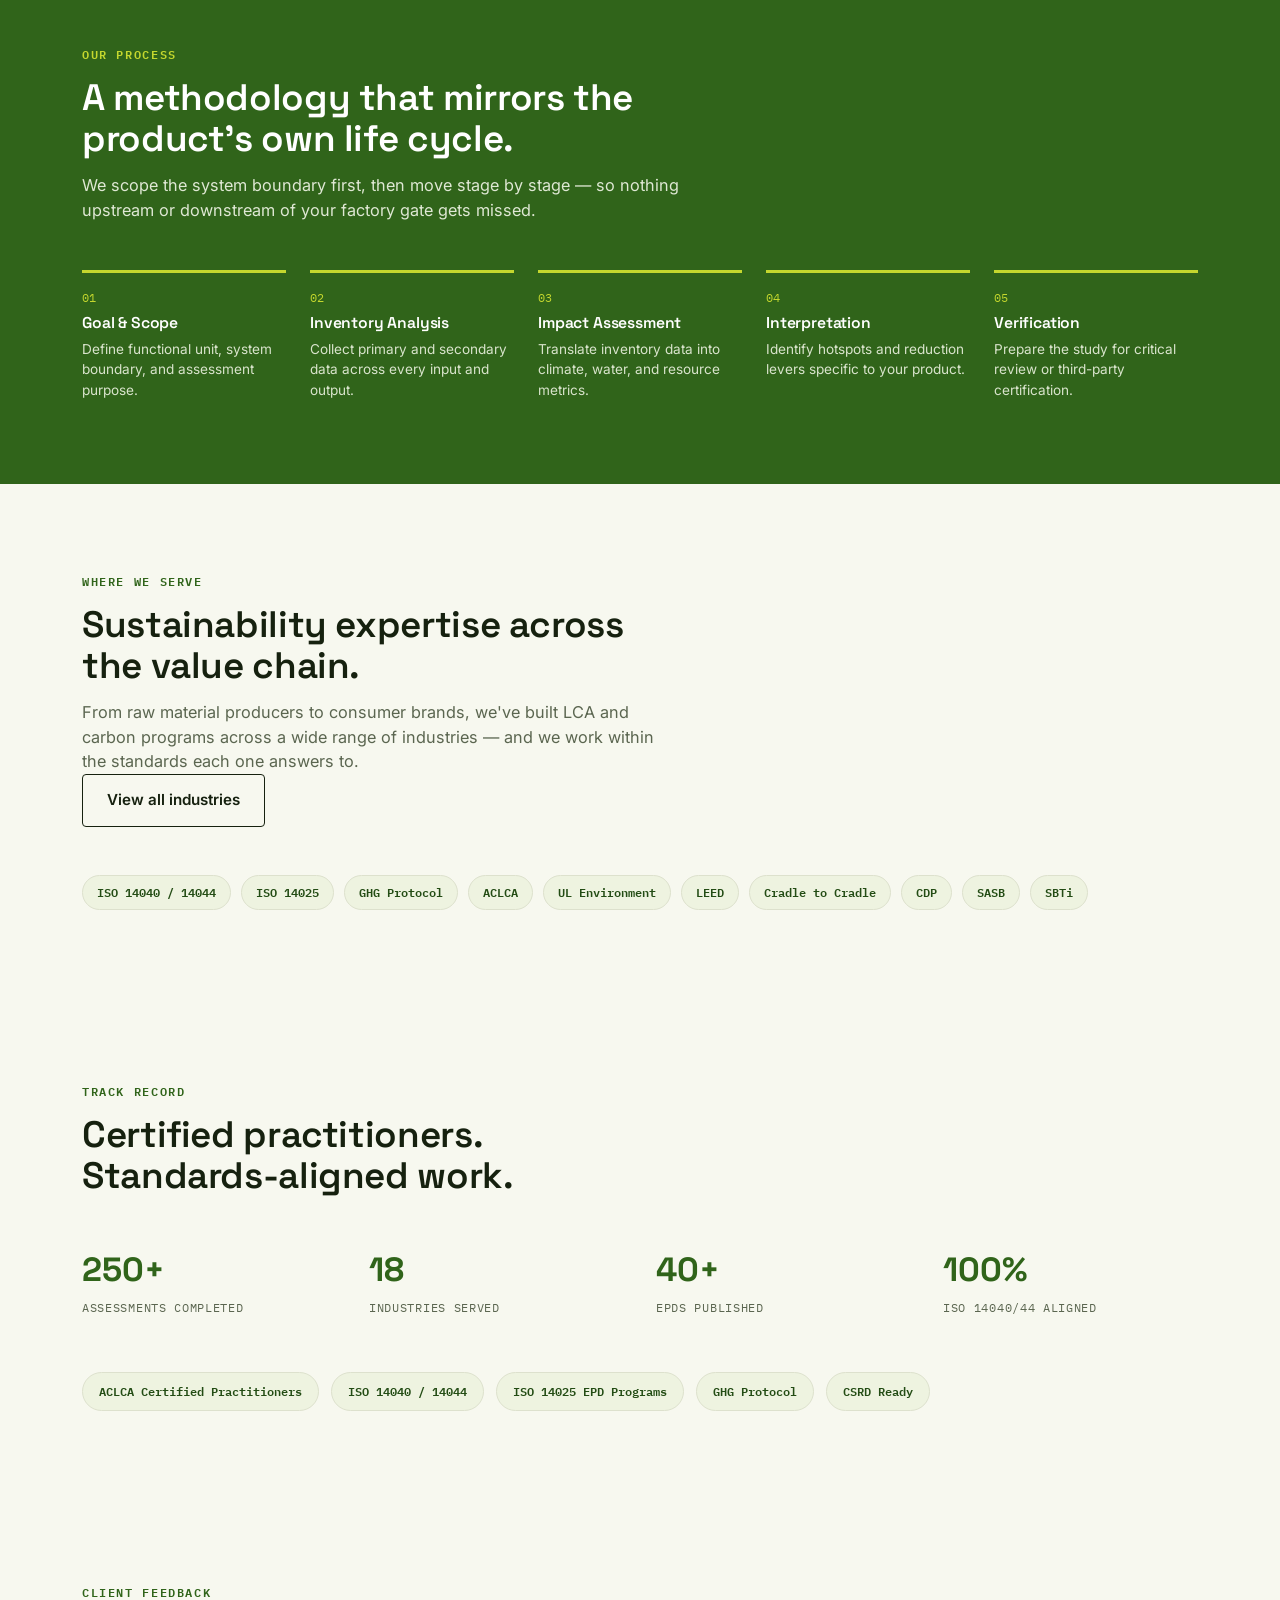
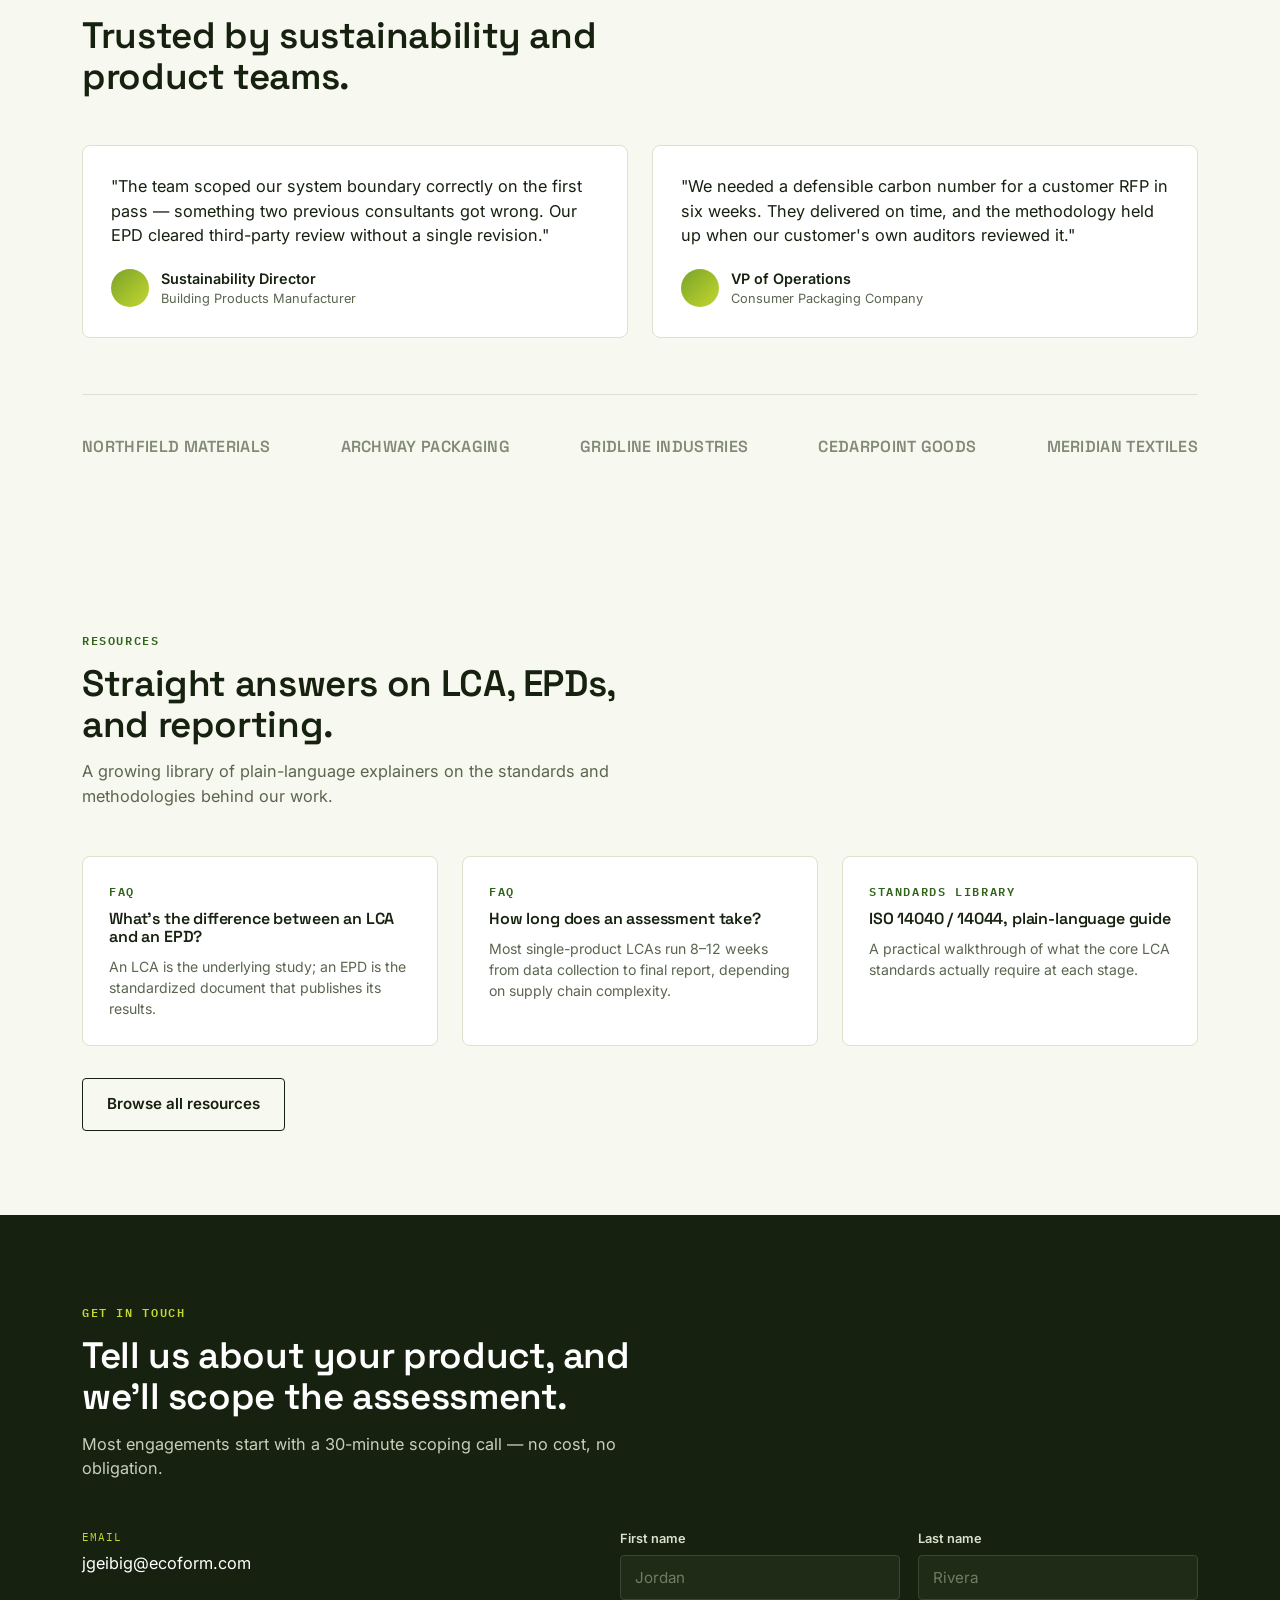
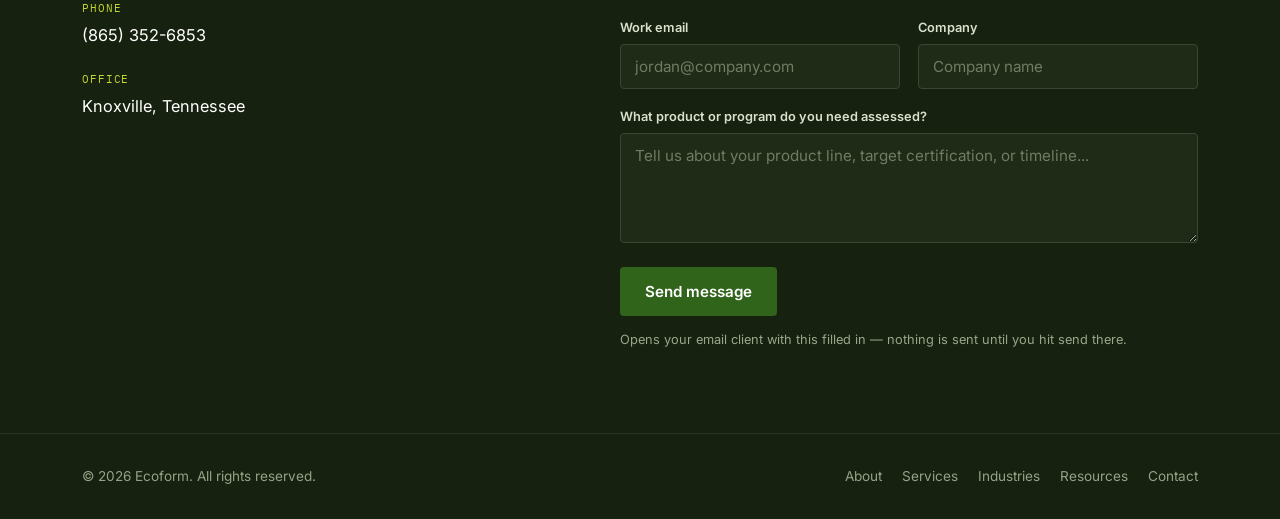
==== commit ec0288a9: "Update index.html" ====
--- a/index.html
+++ b/index.html
@@ -335,15 +335,15 @@
         <div class="contact-points">
           <div class="contact-point">
             <div class="label">Email</div>
-            <div class="value">hello@[companyname].com</div>
+            <div class="value">jgeibig@ecoform.com</div>
           </div>
           <div class="contact-point">
             <div class="label">Phone</div>
-            <div class="value">(000) 000-0000</div>
+            <div class="value">(865) 352-6853</div>
           </div>
           <div class="contact-point">
             <div class="label">Office</div>
-            <div class="value">City, State</div>
+            <div class="value">Knoxville, Tennessee</div>
           </div>
         </div>
 
@@ -384,7 +384,7 @@
                        '\nEmail: ' + f.email.value +
                        '\nCompany: ' + f.company.value +
                        '\n\nMessage:\n' + f.message.value;
-            var mailto = 'mailto:hello@[companyname].com' +
+            var mailto = 'mailto:jgeibig@ecoform.com' +
                          '?subject=' + encodeURIComponent(subject) +
                          '&body=' + encodeURIComponent(body);
             window.location.href = mailto;
